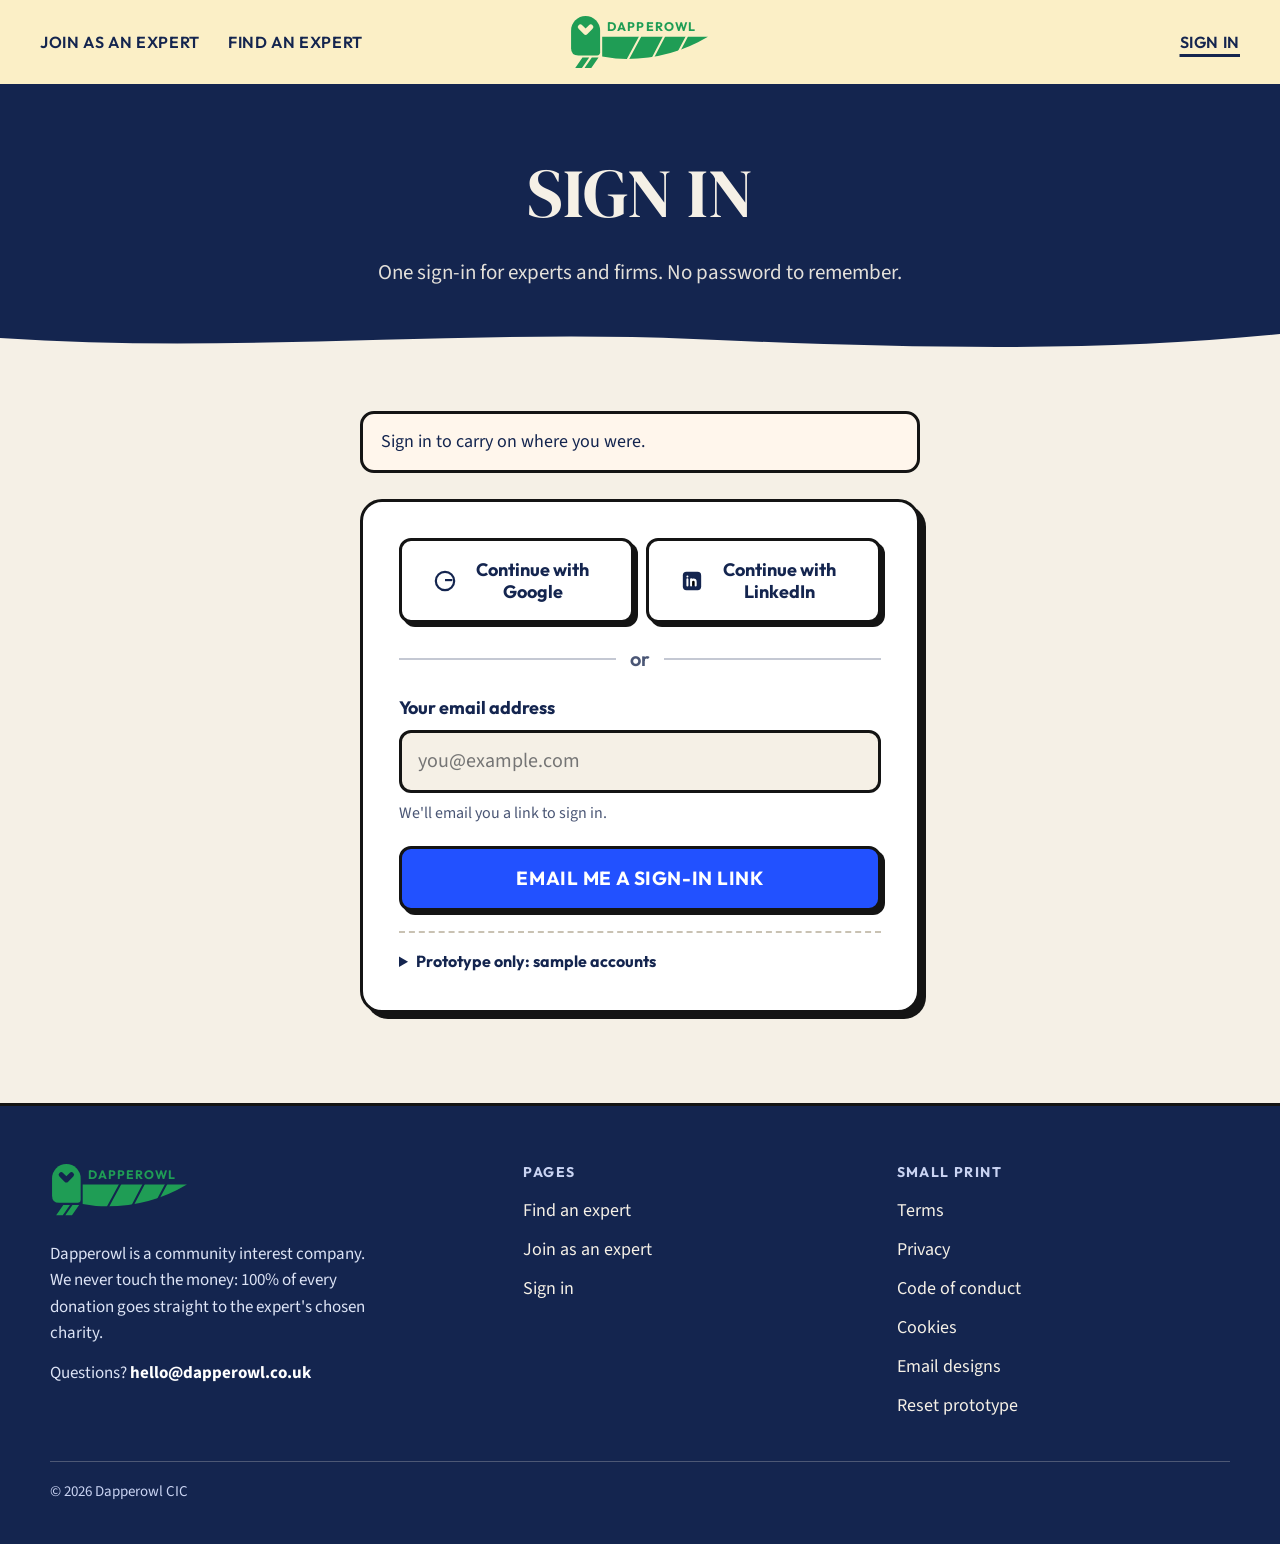
==== call.html @ 8bd387ac "Stage 4: time suggestions both ways, video call page with attendance, charity donation page, receipt" ====
<!doctype html>
<html lang="en"><head><meta charset="utf-8"><meta name="viewport" content="width=device-width, initial-scale=1, viewport-fit=cover">
<meta property="og:title" content="Dapperowl: Specialise for charity">
<meta property="og:description" content="Experts share their knowledge; firms donate 100% to the expert’s chosen charity.">
<meta property="og:url" content="https://luke-w-l-m.github.io/dapperowl-prototype/call.html">
<meta property="og:type" content="website">
<meta property="og:image" content="https://luke-w-l-m.github.io/dapperowl-prototype/og-image.png?v=2">
<meta property="og:image:width" content="1200">
<meta property="og:image:height" content="627">
<meta property="og:image:alt" content="Specialise for charity: three people talking over coffee at a round table">
<meta name="twitter:card" content="summary_large_image">
<meta name="twitter:title" content="Dapperowl: Specialise for charity">
<meta name="twitter:description" content="Experts share their knowledge; firms donate 100% to the expert’s chosen charity.">
<meta name="twitter:image" content="https://luke-w-l-m.github.io/dapperowl-prototype/og-image.png?v=2">
<meta name="twitter:image:alt" content="Specialise for charity: three people talking over coffee at a round table">
<title>Video call · Dapperowl</title>
<link rel="stylesheet" href="https://fonts.googleapis.com/css2?family=DM+Serif+Display&family=Outfit:wght@600;700&family=Source+Sans+3:wght@400;600;700&display=swap">
<link rel="stylesheet" href="styles.css">
<style>
/* Dapperowl video call (2 Nov, prototype): both names, the topic, a running timer, mic and camera toggles, Leave. Records when each side joins and leaves. */
.call{background:var(--navy);color:var(--paper);min-height:calc(100svh - 86px);display:flex;flex-direction:column;padding-block:28px 32px;box-sizing:border-box}
.hero.call + .pwave{display:none}
.call .inner{width:100%;max-width:1180px;margin-inline:auto;flex:1;display:flex;flex-direction:column;gap:20px}
.callhead{display:flex;justify-content:space-between;align-items:flex-end;gap:16px;flex-wrap:wrap;text-align:left}
.callhead h1.lbl{margin:0;font-family:var(--head);font-weight:400;font-size:clamp(26px,3vw,38px);line-height:1.15;text-transform:uppercase;color:var(--paper);text-align:left}
.callhead .eyebrow{color:#C9D3F2}
.timer{font-family:var(--ui);font-weight:700;font-size:28px;font-variant-numeric:tabular-nums;border:3px solid #F5F0E6;border-radius:12px;padding:6px 16px;display:inline-flex;gap:10px;align-items:center}
.timer i{width:12px;height:12px;border-radius:50%;background:#E5484D}
.call .inner > *{width:100%;box-sizing:border-box}
.tiles{flex:1;display:grid;grid-template-columns:repeat(2,minmax(0,1fr));gap:20px;min-height:360px}
.tile{position:relative;border:3px solid var(--ink);border-radius:20px;overflow:hidden;background:#0D1A3A;display:grid;place-items:center;box-shadow:6px 6px 0 #0A1430}
.tile.cam{background:radial-gradient(circle at 50% 40%,#3B5BA9,#14254F 70%)}
.tile .av{width:120px;height:120px;border-radius:50%;background:#F5F0E6;color:#14254F;display:grid;place-items:center;font:700 40px var(--ui);border:3px solid var(--ink)}
.tile.cam .av{width:150px;height:150px;background:#1F9D55;color:#14254F}
.tile .tag{position:absolute;left:14px;bottom:14px;right:14px;display:flex;justify-content:space-between;gap:10px;flex-wrap:wrap;align-items:center}
.tile .tag b{font-family:var(--ui);font-size:17px;background:rgba(10,20,48,.75);padding:4px 10px;border-radius:8px}
.tile .tag span{font-size:15px;background:rgba(10,20,48,.75);padding:4px 10px;border-radius:8px}
.tile .muted{position:absolute;top:14px;right:14px;background:#9B1236;border-radius:50%;width:36px;height:36px;display:grid;place-items:center}
.tile .muted svg{width:20px;height:20px}
.tile.wait{border-style:dashed;border-color:#C9D3F2}
.tile.wait .av{opacity:.35}
.letjoin{all:unset;cursor:pointer;position:absolute;top:14px;left:14px;font-family:var(--ui);font-weight:700;font-size:14px;color:#F5F0E6;border:2px dashed #C9D3F2;border-radius:10px;padding:6px 10px}
.letjoin:focus-visible{outline:3px solid #F5F0E6;outline-offset:2px}
.controls{display:flex;justify-content:center;gap:16px;flex-wrap:wrap}
.ctl{all:unset;box-sizing:border-box;cursor:pointer;width:64px;height:64px;border-radius:50%;border:3px solid var(--ink);background:#F5F0E6;display:grid;place-items:center;box-shadow:4px 4px 0 #0A1430}
.ctl svg{width:28px;height:28px}
.ctl[aria-pressed="false"]{background:#9B1236}
.ctl[aria-pressed="false"] svg *{stroke:#fff;fill:none}
.ctl:focus-visible,.leave:focus-visible{outline:3px solid #F5F0E6;outline-offset:3px}
.leave{all:unset;box-sizing:border-box;cursor:pointer;height:64px;padding:0 28px;border-radius:999px;border:3px solid var(--ink);background:#E5484D;color:#fff;font:700 18px var(--ui);letter-spacing:.04em;text-transform:uppercase;box-shadow:4px 4px 0 #0A1430}
.ctl-lab{display:flex;flex-direction:column;align-items:center;gap:6px;font-family:var(--ui);font-size:13px;font-weight:700;color:#C9D3F2}
.note-p{margin:0;text-align:center;color:#C9D3F2;font-size:15px}
.left{max-width:640px;margin:40px auto;background:#fff;color:var(--navy);border:3px solid var(--ink);border-radius:20px;box-shadow:8px 8px 0 var(--ink);padding:32px;display:flex;flex-direction:column;gap:14px;text-align:center;align-items:center}
.left h2{margin:0;font-family:var(--head);font-weight:400;font-size:34px;text-transform:uppercase}
@media (max-width:700px){.tiles{grid-template-columns:1fr;min-height:0}.tile{min-height:250px;place-items:start center;padding-top:28px}.tile .av,.tile.cam .av{width:84px;height:84px;font-size:28px}.tile.wait{padding-top:60px}.timer{font-size:22px}}
</style>
</head><body>
<header id="site-head"></header>
<section class="hero call gut" aria-label="Video call"><div class="inner" id="room"></div></section>
<footer id="site-foot"></footer>
<script src="store.js"></script>
<script src="site.js"></script>
<script>
(function(){
const $=id=>document.getElementById(id), esc=t=>String(t==null?'':t).replace(/[&<>"]/g,c=>({'&':'&amp;','<':'&lt;','>':'&gt;','"':'&quot;'}[c]));
const me=DS.me(), id=new URLSearchParams(location.search).get('r');
if(!me){ location.replace('signin.html?next='+encodeURIComponent('call.html?r='+id)); return; }
const r0=DS.get().requests.find(x=>x.id===id);
const mine=r0&&((me.role==='expert'&&r0.expertId===me.ref)||(me.role==='firm'&&r0.firmId===me.ref));
const back=me.role==='expert'?'expert-dashboard.html#request-'+id:'firm-dashboard.html#request-'+id;
if(!mine||!r0.meeting){ $('room').innerHTML='<div class="left"><h2>Call not found</h2><p style="margin:0">This call isn\'t one of yours, or the meeting hasn\'t been booked yet.</p><a class="btn" href="'+DS.home(me)+'">Back to my dashboard</a></div>'; return; }
const side=me.role, other=side==='expert'?'firm':'expert';
const x=DS.expert(r0.expertId), f=DS.firm(r0.firmId);
const names={expert:x.n,firm:r0.pledge.name+', '+f.name};
const ini=n=>n.replace(/^The Hon\. /,'').split(/[\s,]+/).filter(Boolean).slice(0,2).map(w=>w[0]).join('').toUpperCase();
// joining records attendance for this side (first join only)
DS.update(s=>{ const m=s.requests.find(y=>y.id===id).meeting; m.join=m.join||{}; if(!m.join[side]) m.join[side]=new Date().toISOString(); });
const start=Date.now(); let mic=true, cam=true;
const MIC='<svg viewBox="0 0 24 24"><rect x="9" y="3" width="6" height="11" rx="3" fill="#14254F" stroke="#14254F" stroke-width="2"/><path d="M5 11a7 7 0 0 0 14 0M12 18v3" fill="none" stroke="#14254F" stroke-width="2.2" stroke-linecap="round"/></svg>';
const CAM='<svg viewBox="0 0 24 24"><rect x="2" y="6" width="14" height="12" rx="2" fill="#14254F" stroke="#14254F" stroke-width="2"/><path d="M16 10l6-3v10l-6-3z" fill="#14254F" stroke="#14254F" stroke-width="2" stroke-linejoin="round"/></svg>';
const MUTE='<svg viewBox="0 0 24 24"><path d="M4 4l16 16M9 9v2a3 3 0 0 0 5 2M15 10V6a3 3 0 0 0-6 0" fill="none" stroke="#fff" stroke-width="2.2" stroke-linecap="round"/></svg>';
function tile(who){ const m=DS.get().requests.find(y=>y.id===id).meeting, joined=m.join&&m.join[who], isMe=who===side, here=isMe||(joined&&!(m.left&&m.left[who]&&new Date(m.left[who])>new Date(joined)));
  const camOn=isMe?cam:here;
  return '<div class="tile'+(camOn&&here?' cam':'')+(here?'':' wait')+'"><div class="av" aria-hidden="true">'+esc(ini(names[who]))+'</div>'+
    (isMe&&!mic?'<span class="muted" title="Microphone off">'+MUTE+'</span>':'')+
    (!here&&!isMe?'<button type="button" class="letjoin" id="letjoin">Prototype: let them join</button>':'')+
    '<div class="tag"><b>'+esc(names[who])+(isMe?' (you)':'')+'</b><span>'+(here?(joined?'Joined '+esc(new Date(joined).toLocaleTimeString('en-GB',{hour:'2-digit',minute:'2-digit'})):'Joined'):'Waiting to join…')+'</span></div></div>'; }
function draw(){
  $('room').innerHTML='<div class="callhead"><div><span class="eyebrow">Dapperowl call · '+esc(DS.when(r0.meeting.at))+'</span><h1 class="lbl">'+esc(r0.topic)+'</h1></div><span class="timer" role="timer" aria-label="Time in call"><i aria-hidden="true"></i><span id="t">00:00</span></span></div>'+
    '<div class="tiles">'+tile(side)+tile(other)+'</div>'+
    '<div class="controls"><span class="ctl-lab"><button type="button" class="ctl" id="mic" aria-pressed="'+mic+'" aria-label="Microphone">'+MIC+'</button>'+(mic?'Mic on':'Mic off')+'</span>'+
    '<span class="ctl-lab"><button type="button" class="ctl" id="cam" aria-pressed="'+cam+'" aria-label="Camera">'+CAM+'</button>'+(cam?'Camera on':'Camera off')+'</span>'+
    '<span class="ctl-lab"><button type="button" class="leave" id="leave">Leave</button>&nbsp;</span></div>'+
    '<p class="note-p">Prototype only: no real audio or video. We record when each of you joins, for attendance.</p>';
  $('mic').onclick=()=>{ mic=!mic; draw(); $('mic').focus(); };
  $('cam').onclick=()=>{ cam=!cam; draw(); $('cam').focus(); };
  const lj=$('letjoin'); if(lj) lj.onclick=()=>{ DS.update(s=>{ const m=s.requests.find(y=>y.id===id).meeting; m.join[other]=new Date().toISOString(); }); draw(); };
  $('leave').onclick=leave; tickT();
}
function tickT(){ const t=$('t'); if(!t) return; const sec=Math.floor((Date.now()-start)/1000); t.textContent=String(Math.floor(sec/60)).padStart(2,'0')+':'+String(sec%60).padStart(2,'0'); }
setInterval(tickT,1000);
addEventListener('dapper-change',draw);
function leave(){
  DS.update(s=>{ const m=s.requests.find(y=>y.id===id).meeting; m.left=m.left||{}; m.left[side]=new Date().toISOString(); });
  if(side==='expert') DS.alertFirm(r0.firmId,'meeting',x.n.replace(/^The Hon\. /,'')+' left the call for "'+r0.topic+'"','firm-dashboard.html#request-'+id);
  $('room').innerHTML='<div class="left"><h2>You\'ve left the call</h2><p style="margin:0">'+(side==='expert'?'When the conversation is finished, mark it as done, then press Send to release the donation to '+esc(r0.pledge.charity)+'.':'Thank you. When '+esc(x.n)+' presses Send, you\'ll be asked to donate '+'£'+Number(r0.amount).toLocaleString('en-GB')+' to '+esc(r0.pledge.charity)+'.')+'</p><div class="acts" style="justify-content:center"><a class="btn" href="'+back+'">Back to the request</a><a class="btn ghost sm" href="call.html?r='+id+'">Rejoin</a></div></div>';
}
draw();
})();
</script>
</body></html>
---- styles.css ----
/* Dapperowl prototype: shared tokens and components. Bold black-figure style: thick black outlines, hard shadows, cream paper, navy text, cobalt accent, green for donations. */
:root{
  --paper:#F5F0E6; --ink:#141414; --navy:#14254F; --cobalt:#2251FF; --green:#1F9D55; --white:#ffffff; --muted:#4A5675; --soft:#E9E2D3; --burgundy:#7A1F2B; --amber:#E0A21B; --sun:#F6C344;
  --head:'DM Serif Display', Georgia, serif; --body:'Source Sans 3', Arial, sans-serif; --ui:'Outfit', Arial, sans-serif;
  color-scheme: light;
}
*{box-sizing:border-box}
[hidden]{display:none!important}
html{-webkit-text-size-adjust:100%}
body{margin:0;background:var(--paper);color:var(--navy);font-family:var(--body);font-size:20px;line-height:1.55}
body::before{content:"";position:fixed;inset:0 0 auto;height:env(safe-area-inset-top,0px);z-index:10;background:#FBEFC6}
img{max-width:100%}
.gut{padding-left:max(40px,env(safe-area-inset-left,0px));padding-right:max(40px,env(safe-area-inset-right,0px))}
.inner{max-width:1180px;margin:0 auto}
a:focus-visible,button:focus-visible,input:focus-visible,textarea:focus-visible,select:focus-visible,label.chip:focus-within,summary:focus-visible{outline:3px solid var(--cobalt);outline-offset:3px}

/* top bar */
.top{position:sticky;top:env(safe-area-inset-top,0px);z-index:5;background:#FBEFC6;display:grid;grid-template-columns:1fr auto 1fr;align-items:center;gap:20px;padding-block:14px}
.top nav{display:flex;gap:28px;flex-wrap:wrap}
.top nav.r{justify-content:flex-end}
.top nav a{color:#14254F;text-decoration:none;font-family:var(--ui);font-weight:600;font-size:16px;letter-spacing:.04em;text-transform:uppercase}
.top nav a:hover{color:#1F9D55}
.top nav a.here{text-decoration:underline;text-decoration-thickness:3px;text-underline-offset:6px}
.logo{display:block;height:56px;width:auto}

/* footer */
.foot{background:var(--navy);color:var(--paper);padding-block:56px 40px;border-top:3px solid var(--ink)}
.foot .inner{display:grid;grid-template-columns:minmax(0,1.3fr) repeat(2,minmax(0,1fr));gap:40px}
.foot .mark{width:140px;height:auto}
.foot p{margin:14px 0 0;font-size:17px;max-width:42ch;color:#DCE3F5}
.foot h4{margin:0 0 12px;font-family:var(--ui);font-size:14px;letter-spacing:.1em;text-transform:uppercase;color:#C9D3F2}
.foot ul{list-style:none;margin:0;padding:0;display:flex;flex-direction:column;gap:8px}
.foot a{color:var(--paper);text-decoration:none;font-size:18px}
.foot a:hover{text-decoration:underline}
.foot .base{grid-column:1/-1;border-top:1px solid rgba(245,240,230,.25);padding-top:18px;font-size:15px;color:#C9D3F2;display:flex;justify-content:space-between;gap:16px;flex-wrap:wrap}
.proto{position:fixed;right:max(14px,env(safe-area-inset-right,0px));bottom:calc(14px + env(safe-area-inset-bottom,0px));z-index:20;font-family:var(--ui);font-size:13px;font-weight:600;background:var(--ink);color:var(--white);border-radius:8px;padding:6px 12px;opacity:.85}

/* type */
h1.page{margin:0;font-family:var(--head);font-weight:400;font-size:clamp(38px,4.6vw,66px);line-height:1;text-transform:uppercase;text-wrap:balance}
h2.sec{margin:0;font-family:var(--head);font-weight:400;font-size:clamp(30px,3.4vw,48px);line-height:1.05;text-transform:uppercase;text-wrap:balance}
.lead{margin:0;color:var(--muted);max-width:60ch;font-size:21px}
.eyebrow{font-family:var(--ui);font-weight:700;font-size:14px;letter-spacing:.1em;text-transform:uppercase;color:var(--muted)}

/* buttons */
.btn{display:inline-flex;align-items:center;justify-content:center;gap:10px;font-family:var(--ui);font-weight:700;font-size:19px;letter-spacing:.03em;text-transform:uppercase;padding:18px 32px;border-radius:12px;border:3px solid var(--ink);cursor:pointer;box-shadow:4px 4px 0 var(--ink);background:var(--cobalt);color:var(--white);text-decoration:none;line-height:1.2;text-align:center}
.btn:active{transform:translate(2px,2px);box-shadow:2px 2px 0 var(--ink)}
.btn.ghost{background:var(--white);color:var(--navy)}
.btn.green{background:var(--green)}
.btn.sm{font-size:16px;padding:11px 18px;box-shadow:3px 3px 0 var(--ink)}
.btn[disabled]{opacity:.4;cursor:default}
.link{color:var(--cobalt);font-weight:700}

/* cards */
.card{background:var(--white);border:3px solid var(--ink);border-radius:22px;box-shadow:6px 6px 0 var(--ink);padding:36px;min-width:0}
.box{border:3px solid var(--ink);border-radius:16px;padding:20px 22px;background:var(--paper);min-width:0}

/* forms */
.f{display:flex;flex-direction:column;gap:8px;min-width:0}
.f label,.lab{font-family:var(--ui);font-weight:700;font-size:18px}
.opt{font-family:var(--body);font-weight:400;color:var(--muted);font-size:16px}
.f small,.hint{color:var(--muted);font-size:16px}
input[type=text],input[type=email],input[type=url],input[type=tel],input[type=number],input[type=search],input[type=date],input[type=time],textarea,select{font:inherit;font-size:20px;color:var(--navy);background:var(--paper);border:3px solid var(--ink);border-radius:12px;padding:13px 16px;width:100%}
textarea{min-height:150px;resize:vertical;line-height:1.5}
.row{display:grid;grid-template-columns:repeat(2,minmax(0,1fr));gap:20px}
.row3{display:grid;grid-template-columns:repeat(3,minmax(0,1fr));gap:16px}
.chips{display:flex;flex-wrap:wrap;gap:10px}
label.chip,button.chip{cursor:pointer;display:inline-flex;align-items:center;gap:8px;border:3px solid var(--ink);border-radius:999px;padding:8px 16px;font-family:var(--ui);font-weight:600;font-size:16px;background:var(--white);color:var(--navy)}
label.chip input{position:absolute;opacity:0;width:1px;height:1px}
label.chip:has(input:checked),button.chip[aria-pressed="true"]{background:var(--ink);color:var(--white)}
.tick{display:flex;gap:14px;align-items:flex-start;font-size:19px;cursor:pointer;border:3px solid var(--ink);border-radius:14px;padding:14px 18px;background:var(--white)}
.tick input,.radio input{width:24px;height:24px;accent-color:var(--cobalt);flex:none;margin-top:3px}
.radio{display:flex;gap:12px;align-items:flex-start;font-size:19px;cursor:pointer}
.note{background:var(--paper);border-left:6px solid var(--navy);border-radius:0 12px 12px 0;padding:14px 18px;font-size:18px}
.note p{margin:0 0 6px}.note p:last-child{margin:0}

/* tabs */
.tabs{display:flex;gap:8px;flex-wrap:wrap;border-bottom:3px solid var(--ink);padding-bottom:0}
.tabs button{font-family:var(--ui);font-weight:700;font-size:17px;border:3px solid var(--ink);border-bottom:none;border-radius:14px 14px 0 0;padding:12px 20px;background:var(--soft);color:var(--navy);cursor:pointer;margin-bottom:-3px;display:inline-flex;gap:8px;align-items:center}
.tabs button[aria-selected="true"]{background:var(--white);padding-bottom:15px}
.badge{display:inline-grid;place-items:center;min-width:24px;height:24px;border-radius:999px;background:var(--cobalt);color:var(--white);font-size:14px;padding:0 6px}
.panel{background:var(--white);border:3px solid var(--ink);border-top:none;border-radius:0 0 22px 22px;padding:32px;display:flex;flex-direction:column;gap:22px;box-shadow:6px 6px 0 var(--ink)}

/* status pills */
.pill{display:inline-flex;align-items:center;gap:6px;font-family:var(--ui);font-weight:700;font-size:14px;letter-spacing:.04em;text-transform:uppercase;border:2px solid var(--ink);border-radius:999px;padding:4px 12px;background:var(--white);white-space:nowrap}
.pill.wait{background:#FCEFC7}.pill.ok{background:#D6F1E1}.pill.no{background:#F6D9DC}.pill.go{background:#DCE5FF}

/* small static tracker for dashboards */
.trk{display:grid;grid-template-columns:repeat(4,minmax(0,1fr));position:relative;gap:8px}
.trk .ln{position:absolute;top:19px;height:8px;border:2px solid var(--ink);border-radius:8px;background:var(--white);overflow:hidden}
.trk .ln i{display:block;height:100%;background:var(--green)}
.trk .st{position:relative;z-index:1;display:flex;flex-direction:column;align-items:center;text-align:center;gap:6px;font-family:var(--ui);font-weight:600;font-size:15px;color:var(--muted)}
.trk .st b{width:46px;height:46px;border-radius:50%;border:3px solid var(--ink);background:var(--white);display:grid;place-items:center;color:var(--ink);font-size:18px}
.trk .st.on{color:var(--navy)}
.trk .st.on b{background:var(--green);color:var(--white)}

/* list rows */
.item{border:3px solid var(--ink);border-radius:18px;padding:22px 24px;display:flex;flex-direction:column;gap:14px;background:var(--paper)}
.item-h{display:flex;justify-content:space-between;align-items:flex-start;gap:16px;flex-wrap:wrap}
.item-h b{font-family:var(--ui);font-size:21px;display:block}
.item .meta{color:var(--muted);font-size:17px}
.acts{display:flex;gap:12px;flex-wrap:wrap}
.dl{display:grid;grid-template-columns:max-content minmax(0,1fr);gap:6px 18px;margin:0;font-size:18px}
.dl dt{font-family:var(--ui);font-weight:700}
.dl dd{margin:0}

@media (max-width:900px){
  /* phones: logo on top, then Join, Find and Sign in in one centred row */
  .top{display:flex;flex-wrap:wrap;justify-content:center;align-items:center;column-gap:16px;row-gap:10px}
  .top > a{flex:0 0 100%;display:flex;justify-content:center;order:-1}
  .top nav,.top nav.r{flex-wrap:nowrap;justify-content:center;gap:16px}
  .top nav a{font-size:15px}
  .gut{padding-left:max(16px,env(safe-area-inset-left,0px));padding-right:max(16px,env(safe-area-inset-right,0px))}
  .foot .inner{grid-template-columns:1fr}
  .row,.row3{grid-template-columns:1fr}
  .card,.panel{padding:22px}
  .dl{grid-template-columns:1fr}
}
@media (prefers-reduced-motion:reduce){*{transition:none!important}}

/* Donation tracker: original website style (chosen 25 Oct). White card, grey line, stops turn green with a tick; one sentence below fades between stages. Stages are clickable. */
.ot{padding:36px;border:3px solid var(--ink);border-radius:16px;background:var(--white);color:#000}
.ot-stops{display:grid;grid-template-columns:repeat(4,1fr);margin:8px 0 26px;padding:0;list-style:none}
.ot-stop{position:relative;text-align:center}
.ot-stop+.ot-stop::before{content:"";position:absolute;top:30px;right:50%;width:100%;height:6px;background:#cfcfcf;transition:background .4s ease}
.ot-stop.on+.ot-stop.on::before{background:#18743a}
.ot-btn{all:unset;box-sizing:border-box;width:100%;cursor:pointer;display:flex;flex-direction:column;align-items:center;gap:12px;font-family:var(--ui);font-weight:600;font-size:19px;color:#000;padding:0 4px;border-radius:12px}
.ot-btn:focus-visible{outline:3px solid var(--cobalt);outline-offset:4px}
.ot-btn:hover .ot-dot{border-color:#18743a}
.ot-dot{position:relative;z-index:1;display:grid;place-items:center;width:66px;height:66px;border:4px solid #8a8a8a;border-radius:50%;background:var(--white);color:transparent;transition:background .4s,border-color .4s,color .4s}
.ot-dot svg{width:32px;height:32px}
.ot-stop.on .ot-dot{border-color:#18743a;background:#18743a;color:var(--white)}
.ot-stop.cur .ot-btn{text-decoration:underline;text-decoration-thickness:3px;text-underline-offset:6px}
.ot-status{min-height:3.2em;margin:0;font-size:21px;color:#000;transition:opacity .5s ease;max-width:52ch}
.ot-status.out{opacity:0}
.ot-hint{margin:6px 0 0;font-size:15px;color:var(--muted);font-family:var(--ui);font-weight:600}
.ot.static{padding:22px 18px}
.ot.static .ot-stops{margin:4px 0 0}
.ot.static .ot-dot{width:48px;height:48px;border-width:3px}
.ot.static .ot-dot svg{width:24px;height:24px}
.ot.static .ot-stop+.ot-stop::before{top:21px;height:5px}
.ot.static .ot-btn{font-size:15px;gap:8px;cursor:default}
@media (max-width:640px){
  .ot{padding:22px}
  .ot-stops{grid-template-columns:1fr;gap:0;margin-bottom:20px}
  .ot-stop{text-align:left;padding:6px 0}
  .ot-btn{flex-direction:row;gap:16px}
  .ot-dot{flex:none;width:54px;height:54px}
  .ot-stop+.ot-stop::before{top:auto;bottom:50%;left:24px;right:auto;width:6px;height:100%}
  .ot.static .ot-dot{width:44px;height:44px}
  .ot.static .ot-stop+.ot-stop::before{left:19px;width:5px;top:auto;height:100%}
}
@media (prefers-reduced-motion:reduce){.ot-dot,.ot-stop+.ot-stop::before,.ot-status{transition:none}}

/* Homepage style carried to every page (25 Oct): coloured header band with a wavy edge, chunky label headings, gentle reveals, chunky hover on buttons and cards. */
.phead{background:var(--pb);color:var(--pt);padding-block:64px 40px}
.phead .inner{display:flex;flex-direction:column;gap:18px}
.phead .lead,.phead .eyebrow,.phead p{color:var(--pt);opacity:.92}
.phead .link{color:var(--pt)}
.phead > .inner > *{margin:0}
.pwave{display:block;width:100%;height:28px;margin-top:-1px} /* half height (30 Oct) */
h1.lbl{font-family:var(--head);font-weight:400;font-size:clamp(40px,5.4vw,80px);line-height:1.3;text-transform:uppercase;color:var(--navy);margin:0}
/* Headlines sit straight on the background, no label boxes (30 Oct). span.l is still added by site.js, unstyled. */
h1.lbl > span.l,h2.sec > span.l{background:none;border:0;border-radius:0;padding:0;box-shadow:none}
h2.sec{line-height:1.3}
.btn{transition:transform .2s ease, box-shadow .2s ease}
.btn:hover{transform:translate(-2px,-2px);box-shadow:6px 6px 0 var(--ink)}
.item,.ec,.three .card,.steps li{transition:transform .3s ease, box-shadow .3s ease}
.item:hover,.three .card:hover,.steps li:hover{transform:translateY(-3px)}
.rv{transition:transform .8s ease, opacity .8s ease}
.js .rv:not(.in){transform:translateY(22px);opacity:.35}
@media (prefers-reduced-motion:reduce){.js .rv:not(.in){transform:none;opacity:1}.btn:hover,.item:hover{transform:none}}
.hero h1.lbl{color:var(--paper)}
.phead .saved{color:var(--navy)}

/* Band headlines: centred in every band. Colour by background (30 Oct): navy on cream, white and sun yellow; cream on cobalt, navy and burgundy. */
.phead h1.lbl{color:var(--pt)}
h1.lbl{text-align:center}
.phead .inner{align-items:center;text-align:center}
.phead .inner > div{display:flex;flex-direction:column;align-items:center;text-align:center;gap:14px}
.phead .hello,.phead .intro{justify-content:center}
.phead .acts{justify-content:center}
section.hero .inner{align-items:center!important;text-align:center}
.hero .inner p{margin-inline:auto}

/* Full-width colour bands with wavy top and bottom edges, used inside pages (26 Oct) */
html{overflow-x:clip}
.bleed{position:relative;margin-inline:calc(50% - 50vw);padding:72px max(24px,calc(50vw - 50% + 24px));background:var(--bb);margin-block:56px}
.bleed::before,.bleed::after{content:"";position:absolute;left:0;right:0;height:20px;background:var(--bb);-webkit-mask-size:100% 100%;mask-size:100% 100%;-webkit-mask-repeat:no-repeat;mask-repeat:no-repeat}
.bleed::before{top:-19px;-webkit-mask-image:url("data:image/svg+xml,%3Csvg xmlns='http://www.w3.org/2000/svg' viewBox='0 0 1440 40' preserveAspectRatio='none'%3E%3Cpath d='M0 40 L0 20 C240 40 480 0 720 16 S1200 36 1440 8 L1440 40 Z'/%3E%3C/svg%3E");mask-image:url("data:image/svg+xml,%3Csvg xmlns='http://www.w3.org/2000/svg' viewBox='0 0 1440 40' preserveAspectRatio='none'%3E%3Cpath d='M0 40 L0 20 C240 40 480 0 720 16 S1200 36 1440 8 L1440 40 Z'/%3E%3C/svg%3E")}
.bleed::after{bottom:-19px;-webkit-mask-image:url("data:image/svg+xml,%3Csvg xmlns='http://www.w3.org/2000/svg' viewBox='0 0 1440 40' preserveAspectRatio='none'%3E%3Cpath d='M0 0 L0 22 C300 0 560 40 820 18 S1260 2 1440 28 L1440 0 Z'/%3E%3C/svg%3E");mask-image:url("data:image/svg+xml,%3Csvg xmlns='http://www.w3.org/2000/svg' viewBox='0 0 1440 40' preserveAspectRatio='none'%3E%3Cpath d='M0 0 L0 22 C300 0 560 40 820 18 S1260 2 1440 28 L1440 0 Z'/%3E%3C/svg%3E")}
.bleed .sec{color:var(--navy)}
h2.sec{color:var(--navy)!important}
.bleed h2.sec{color:inherit!important}
main:has(> .bleed:last-child){padding-bottom:0}
main > .bleed:last-child{margin-bottom:0}
main > .bleed:last-child::after{display:none}
@media (max-width:900px){.bleed{padding-block:52px}}

/* Neighbouring colour bands join directly, with no cream gap (26 Oct) */
.bleed:has(+ .bleed){margin-bottom:0;z-index:2}
.bleed + .bleed{margin-top:-56px;z-index:1}
.bleed + .bleed::before{display:none}
.bleed:has(+ .bleed)::after{z-index:3}
.bleed + .bleed{padding-top:96px}

/* Thin burgundy strip with wavy top and bottom, for one-line facts (26 Oct) */
.tstrip{position:relative;margin-inline:calc(50% - 50vw);background:var(--burgundy);color:var(--paper);padding:14px max(24px,calc(50vw - 50% + 24px));margin-bottom:0}
.tstrip::before,.tstrip::after{content:"";position:absolute;left:0;right:0;height:11px;background:var(--burgundy);-webkit-mask-size:100% 100%;mask-size:100% 100%;-webkit-mask-repeat:no-repeat;mask-repeat:no-repeat}
.tstrip::before{top:-10px;-webkit-mask-image:url("data:image/svg+xml,%3Csvg xmlns='http://www.w3.org/2000/svg' viewBox='0 0 1440 22' preserveAspectRatio='none'%3E%3Cpath d='M0 22 L0 11 C240 24 480 0 720 9 S1200 20 1440 4 L1440 22 Z'/%3E%3C/svg%3E");mask-image:url("data:image/svg+xml,%3Csvg xmlns='http://www.w3.org/2000/svg' viewBox='0 0 1440 22' preserveAspectRatio='none'%3E%3Cpath d='M0 22 L0 11 C240 24 480 0 720 9 S1200 20 1440 4 L1440 22 Z'/%3E%3C/svg%3E")}
.tstrip::after{bottom:-10px;z-index:2;-webkit-mask-image:url("data:image/svg+xml,%3Csvg xmlns='http://www.w3.org/2000/svg' viewBox='0 0 1440 22' preserveAspectRatio='none'%3E%3Cpath d='M0 0 L0 12 C300 0 560 22 820 9 S1260 0 1440 15 L1440 0 Z'/%3E%3C/svg%3E");mask-image:url("data:image/svg+xml,%3Csvg xmlns='http://www.w3.org/2000/svg' viewBox='0 0 1440 22' preserveAspectRatio='none'%3E%3Cpath d='M0 0 L0 12 C300 0 560 22 820 9 S1260 0 1440 15 L1440 0 Z'/%3E%3C/svg%3E")}
.tstrip ul{list-style:none;margin:0;padding:0;display:flex;flex-wrap:wrap;justify-content:center;align-items:center;gap:6px 22px;font-family:var(--ui);font-weight:600;font-size:clamp(15px,1.25vw,18px);text-align:center}
@media (min-width:1100px){.tstrip ul{flex-wrap:nowrap;white-space:nowrap}}
.tstrip li{display:flex;align-items:center;gap:22px}
.tstrip li:first-child{color:var(--sun)}
.tstrip li+li::before{content:"";width:7px;height:7px;border-radius:50%;background:var(--sun);display:inline-block;margin-right:0}
.tstrip{margin-bottom:-56px}
.tstrip + .bleed{margin-top:0}
.tstrip + .bleed::before{display:none}
.tstrip + .bleed{padding-top:84px}
.tstrip{margin-top:-56px;margin-bottom:22px}
.tstrip.mid{margin-top:0}

.isdone{background:#D6F1E1!important;color:var(--navy)!important}

/* ===== Shared (30 Oct): moved from the homepage so the Join page can use it ===== */
/* 2 How it works (30 Oct): centred heading, three columns, each box then its text; plays once on arrival */
.hiw{display:flex;flex-direction:column;align-items:center;gap:40px}
/* intro between the heading and the three steps (1 Nov): centred and balanced; ~72 characters a line so the 213-character text sits on 3 lines (60 would need 4) */
.hiw-intro{margin:-16px 0 4px;max-width:74ch;text-align:center;text-wrap:balance;font-family:var(--body);font-size:23px;line-height:1.55;color:var(--navy)}
.hiw-ready .hiw-intro .w{opacity:0;transition:opacity .35s ease}
.hiw > h2.hd{text-align:center}
.hiw-cols{list-style:none;margin:0;padding:0;width:100%;display:grid;grid-template-columns:repeat(3,minmax(0,1fr));column-gap:72px;align-items:start}
.hiw-col{display:flex;flex-direction:column;gap:26px;min-width:0}
.hiw-box{display:flex;align-items:center;gap:18px;background:#fff;border:3px solid var(--ink);border-radius:20px;box-shadow:6px 6px 0 var(--ink);padding:16px 20px}
.hiw-box .wi{width:56px;height:56px;flex:none;border-radius:50%;background:var(--sun);border:3px solid var(--ink);display:grid;place-items:center}
.hiw-box .wi svg{width:33px;height:33px}
.hiw-box b{font-family:var(--ui);font-size:24px;line-height:1.2;color:var(--navy)}
.hiw-text{position:relative;margin:0;font-family:var(--body);font-size:21px;line-height:1.6;color:var(--navy)}
/* divider: centred in the gap to the left, only as tall as this column's text */
.hiw-line{position:absolute;top:0;height:var(--hiw-h,100%);left:-37px;width:2px;background:var(--navy)} /* --hiw-h: tallest step text in the row, set by site.js, so both dividers match */
.hiw-sep{display:none}
/* sequence states (only when motion is allowed; the script adds .hiw-ready) */
.hiw-ready .hiw-box{opacity:0;transform:translateY(14px);transition:opacity .4s ease,transform .4s ease}
.hiw-ready .hiw-text .w,.hiw-ready .hiw-line,.hiw-ready .hiw-sep{opacity:0;transition:opacity .35s ease}
.hiw-ready .on{opacity:1!important;transform:none!important}
@media (max-width:900px){
  .hiw{gap:30px}
  .hiw-intro{font-size:20px;margin:-8px 0 0}
  .hiw-cols{grid-template-columns:1fr;row-gap:28px}
  .hiw-line{display:none}
  .hiw-sep{display:block;width:64px;height:2px;background:var(--navy);margin:0 auto 6px}
}


/* How it works on a navy band (Join page): light text and dividers */
.navy .hiw > .hd,.navy .hiw-text{color:var(--paper)}
.navy .hiw-line,.navy .hiw-sep{background:var(--paper)}

/* Owl divider between neighbouring apricot sections (30 Oct): zero height, so layout and snapping are unchanged */
.owl-div{position:relative;height:0;z-index:4;pointer-events:none}
.owl-div > span{position:absolute;left:50%;top:0;width:40%;transform:translate(-50%,-50%);display:flex;align-items:center;gap:14px}
.owl-div > span::before,.owl-div > span::after{content:"";flex:1;height:2px;background:var(--navy)}
.owl-div svg{display:block;flex:none;height:28px;width:auto}

/* Click-to-enlarge pop-up (30 Oct), same look as the homepage certificate; site.js wires up [data-enlarge] */
[data-enlarge]{cursor:zoom-in}
.enlhint{font-family:var(--ui);font-weight:600;font-size:16px;color:var(--navy)}
.enldlg{padding:0;border:0;background:none;max-width:none;max-height:none;overflow:visible}
.enldlg::backdrop{background:rgba(20,37,79,.8)}
.enldlg-in{position:relative}
.enldlg-box > *{margin:0!important;box-shadow:10px 10px 0 var(--ink)!important;cursor:auto}
.enldlg-x{position:absolute;z-index:2;top:-18px;right:-18px;width:48px;height:48px;border-radius:50%;background:#fff;border:3px solid var(--ink);color:var(--ink);font:700 30px/1 var(--ui);display:grid;place-items:center;cursor:pointer;padding:0}
.enldlg-x:hover{background:var(--sun)}
@media (prefers-reduced-motion:no-preference){
  .enldlg,.enldlg::backdrop{transition:opacity .2s ease}
  .enldlg.fading,.enldlg.fading::backdrop{opacity:0}
}

/* Firm trust (30 Oct): badges shown to experts and in the firm's account, and the signed pledge */
.fbadges{display:flex;flex-wrap:wrap;gap:8px}
.fbadge{display:inline-flex;align-items:center;gap:7px;font-family:var(--ui);font-weight:700;font-size:15px;border:2px solid var(--ink);border-radius:999px;padding:4px 12px 4px 6px;background:#fff;color:var(--navy)}
.fbadge svg{width:20px;height:20px;flex:none}
.fbadge.rel{background:#1F9D55;color:#fff}
.signed{background:#fff;border:3px solid var(--ink);border-radius:14px;padding:16px 18px;display:flex;flex-direction:column;gap:8px;box-shadow:4px 4px 0 var(--ink)}
.signed q{font-family:var(--body);font-size:18px;line-height:1.55;font-style:italic;quotes:"“" "”"}
.signed .by{font-family:var(--ui);font-weight:700;font-size:16px;color:var(--navy)}
.signed .by span{font-weight:600;color:var(--muted)}
/* signed-out prompt on Find an expert, in the pop-up style */
.gatecard{background:#fff;border:3px solid var(--ink);border-radius:20px;box-shadow:8px 8px 0 var(--ink);padding:36px 32px 30px;max-width:min(520px,86vw);box-sizing:border-box;display:flex;flex-direction:column;align-items:center;gap:18px;text-align:center;color:var(--navy)}
.gatecard h2{margin:0;font-family:var(--head);font-weight:400;font-size:clamp(26px,3vw,34px);line-height:1.2;text-transform:uppercase;text-wrap:balance}
.gatecard p{margin:0;font-size:19px;line-height:1.5}
.gatecard .acts{justify-content:center}

/* Page-specific top bar button (30 Oct): compact, white text, black outline, small hard shadow, ~44px tall */
.top nav.r{align-items:center}
.top nav a.topcta{display:inline-flex;align-items:center;min-height:44px;box-sizing:border-box;padding:0 16px;border:2px solid var(--ink);border-radius:10px;box-shadow:3px 3px 0 var(--ink);background:#2251FF;color:#fff;font-size:15px;white-space:nowrap;transition:transform .2s ease,box-shadow .2s ease,background .2s ease}
.top nav a.topcta:hover{color:#fff;background:#1A40D6;transform:translate(-1px,-1px);box-shadow:4px 4px 0 var(--ink)}
.top nav a.topcta.tang{background:#FF7A1A;color:#14254F}
.top nav a.topcta.tang:hover{background:#E86A0C;color:#14254F}
.top nav a.topcta:focus-visible{outline:3px solid var(--navy);outline-offset:3px}
@media (max-width:900px){
  .top nav a.topcta{min-height:40px;padding:0 10px;font-size:12.5px;letter-spacing:.02em}
}
@media (max-width:420px){
  .top nav,.top nav.r{gap:12px}
  .top nav a{font-size:14px}
  .top nav a.topcta{font-size:12px;padding:0 8px}
}
@media (prefers-reduced-motion:reduce){.top nav a.topcta:hover{transform:none}}

/* Signed-in top bar (2 Nov): role-aware links, bell with unread count, account menu */
.sr{position:absolute!important;left:-9999px;width:1px;height:1px;overflow:hidden}
.top nav.r{align-items:center}
.tb-pop{position:relative}
.tb-bell{all:unset;box-sizing:border-box;cursor:pointer;position:relative;width:46px;height:46px;display:grid;place-items:center;border-radius:50%;transition:background .2s ease}
.tb-bell svg{width:26px;height:26px}
.tb-bell:hover,.tb-bell[aria-expanded="true"]{background:rgba(20,37,79,.1)}
.tb-count{position:absolute;top:1px;right:-1px;min-width:22px;height:22px;box-sizing:border-box;padding:0 5px;border-radius:11px;background:#9B1236;color:#fff;border:2px solid #FBEFC6;font:700 12px/18px var(--ui);text-align:center}
.tb-acct{all:unset;box-sizing:border-box;cursor:pointer;display:flex;align-items:center;gap:8px;min-height:44px;padding:4px 12px 4px 4px;border:2px solid var(--ink);border-radius:999px;background:#fff;box-shadow:3px 3px 0 var(--ink);font:700 16px var(--ui);color:#14254F;transition:transform .2s ease,box-shadow .2s ease}
.tb-acct:hover{transform:translate(-1px,-1px);box-shadow:4px 4px 0 var(--ink)}
.tb-av{width:34px;height:34px;border-radius:50%;background:#14254F;color:#F5F0E6;display:grid;place-items:center;font:700 14px var(--ui);letter-spacing:.02em}
.tb-caret{width:12px;height:8px}
.tb-bell:focus-visible,.tb-acct:focus-visible{outline:3px solid var(--navy);outline-offset:3px}
.tb-menu{position:absolute;right:0;top:calc(100% + 12px);z-index:30;box-sizing:border-box;min-width:270px;max-width:calc(100vw - 32px);background:#fff;border:3px solid var(--ink);border-radius:16px;box-shadow:6px 6px 0 var(--ink);padding:8px;text-align:left}
.tb-menu ul{list-style:none;margin:0;padding:0;display:flex;flex-direction:column;gap:2px}
.top nav .tb-menu a,.tb-menu li > button{all:unset;box-sizing:border-box;cursor:pointer;display:block;width:100%;padding:10px 12px;border-radius:10px;font:600 17px/1.35 var(--body);color:#14254F;text-transform:none;letter-spacing:0}
.top nav .tb-menu a:hover,.tb-menu li > button:hover{background:#F5F0E6;color:#14254F}
.top nav .tb-menu a:focus-visible,.tb-menu li > button:focus-visible{outline:3px solid var(--navy);outline-offset:-3px}
.tb-menu li > button[data-signout]{border-top:2px solid #E9E2D3;border-radius:0 0 10px 10px;margin-top:4px}
.tb-who{display:flex;flex-direction:column;padding:8px 12px 12px;border-bottom:2px solid #E9E2D3;margin-bottom:6px}
.tb-who b{font:700 17px var(--ui);color:#14254F}
.tb-who span{font-size:14px;color:#4A5675;overflow-wrap:anywhere}
.tb-alerts{width:360px}
.tb-mh{display:flex;justify-content:space-between;align-items:center;gap:10px;padding:6px 10px 10px;border-bottom:2px solid #E9E2D3;margin-bottom:6px}
.tb-mh b{font:700 17px var(--ui);color:#14254F}
.tb-mh button{all:unset;cursor:pointer;font:700 14px var(--ui);color:#14254F;text-decoration:underline;text-underline-offset:3px}
.tb-mh button:focus-visible{outline:3px solid var(--navy);outline-offset:2px}
.top nav .tb-alerts li a{font-size:16px;font-weight:400;border-left:4px solid transparent}
.top nav .tb-alerts li.unread a{font-weight:700;border-left-color:#FF7A1A;background:#FFF6EC}
.tb-alerts li a span{display:block;font-size:13px;font-weight:400;color:#4A5675;margin-top:2px}
.tb-alerts li.none{padding:12px;color:#4A5675;font-size:16px}
@media (max-width:700px){
  .tb-pop{position:static}
  .tb-menu{position:fixed;left:16px;right:16px;top:var(--tbm-top,120px);width:auto;max-width:none;max-height:calc(100svh - var(--tbm-top,120px) - 16px);overflow:auto}
  .tb-nm{display:none}
  .tb-acct{padding-right:10px}
}
/* footer: Reset prototype */
.foot-reset{all:unset;cursor:pointer;color:var(--paper);font-size:18px}
.foot-reset:hover{text-decoration:underline}
.foot-reset:focus-visible{outline:3px solid var(--paper);outline-offset:3px}
#reset-dlg .gatecard .btn{box-shadow:4px 4px 0 var(--ink)}
#reset-dlg .gatecard p{color:var(--navy);margin:0;max-width:none;font-size:19px}
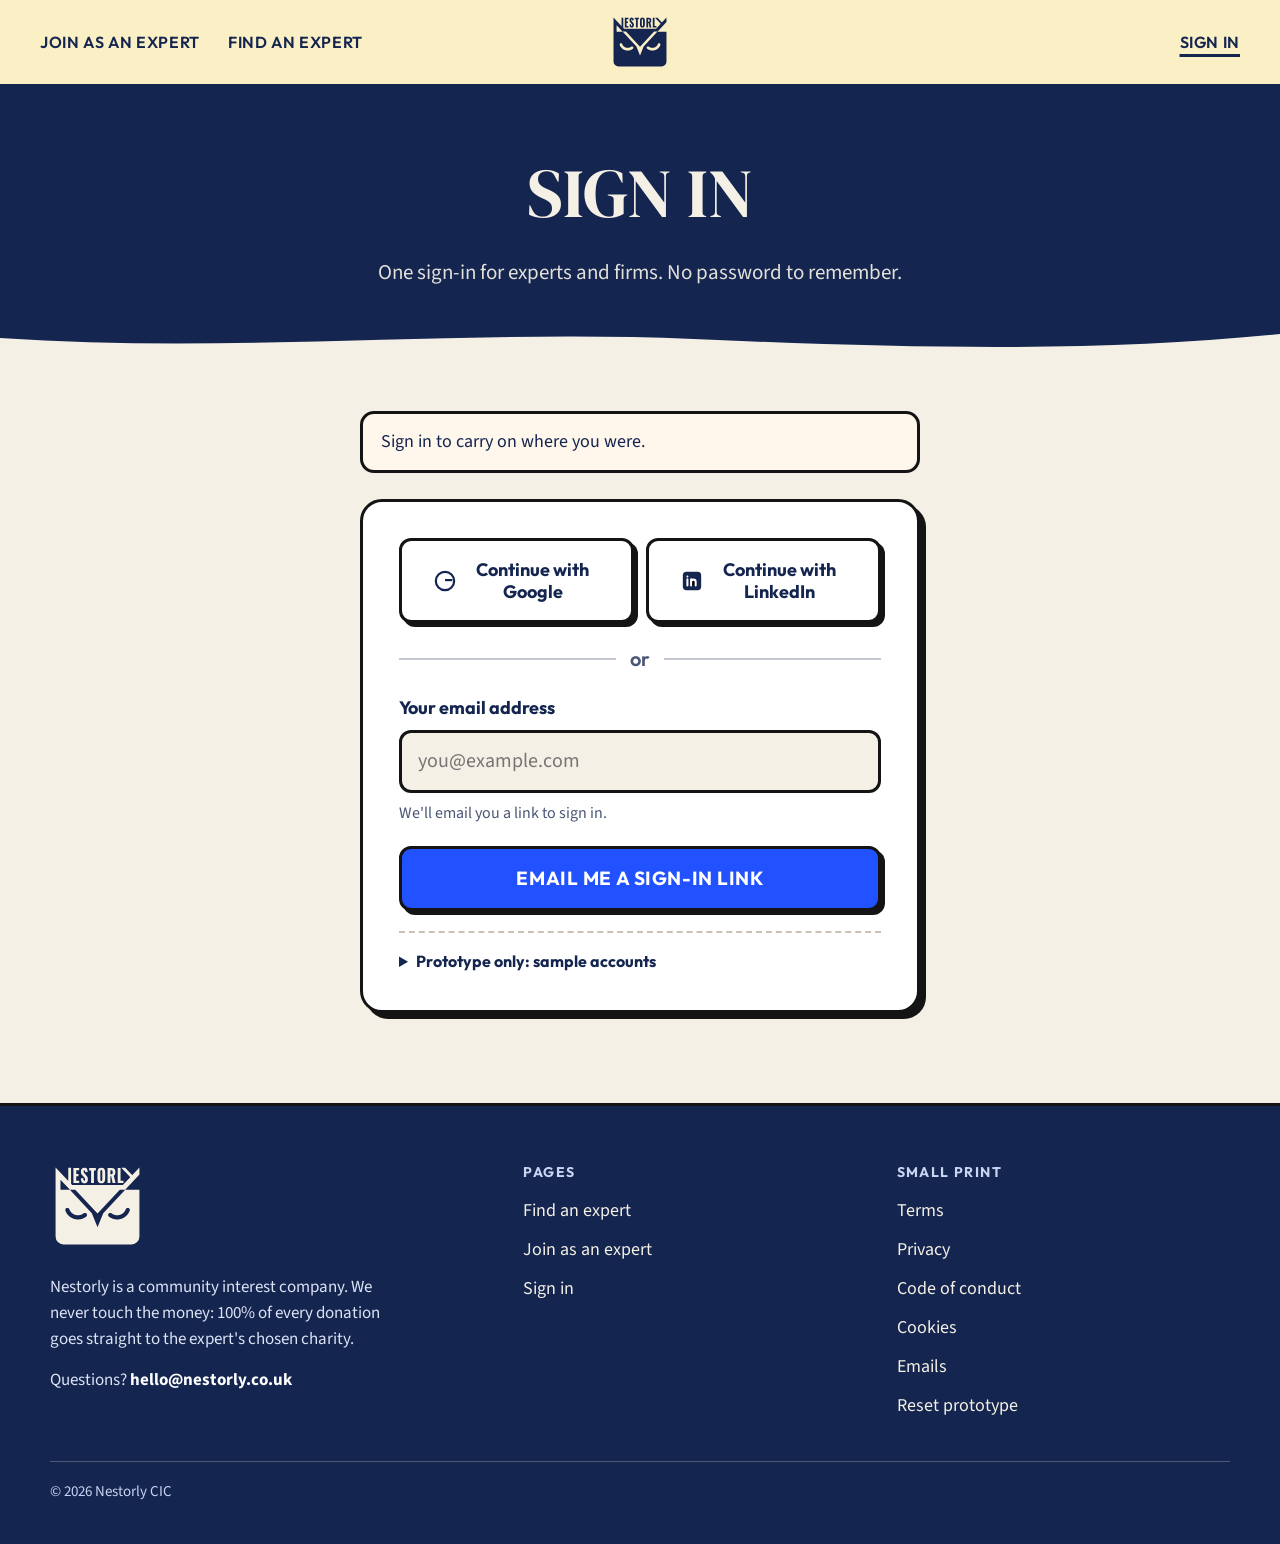
==== commit d46d268e: "Rebrand to Nestorly: name, NE- references, envelope-owl logo Co-Authored-By: Claude Opus 5.5 <norepl" ====
--- a/call.html
+++ b/call.html
@@ -1,23 +1,23 @@
 <!doctype html>
 <html lang="en"><head><meta charset="utf-8"><meta name="viewport" content="width=device-width, initial-scale=1, viewport-fit=cover">
-<meta property="og:title" content="Dapperowl: Specialise for charity">
+<meta property="og:title" content="Nestorly: Specialise for charity">
 <meta property="og:description" content="Experts share their knowledge; firms donate 100% to the expert’s chosen charity.">
-<meta property="og:url" content="https://luke-w-l-m.github.io/dapperowl-prototype/call.html">
+<meta property="og:url" content="https://luke-w-l-m.github.io/nestorly-prototype/call.html">
 <meta property="og:type" content="website">
-<meta property="og:image" content="https://luke-w-l-m.github.io/dapperowl-prototype/og-image.png?v=2">
+<meta property="og:image" content="https://luke-w-l-m.github.io/nestorly-prototype/og-image.png?v=2">
 <meta property="og:image:width" content="1200">
 <meta property="og:image:height" content="627">
 <meta property="og:image:alt" content="Specialise for charity: three people talking over coffee at a round table">
 <meta name="twitter:card" content="summary_large_image">
-<meta name="twitter:title" content="Dapperowl: Specialise for charity">
+<meta name="twitter:title" content="Nestorly: Specialise for charity">
 <meta name="twitter:description" content="Experts share their knowledge; firms donate 100% to the expert’s chosen charity.">
-<meta name="twitter:image" content="https://luke-w-l-m.github.io/dapperowl-prototype/og-image.png?v=2">
+<meta name="twitter:image" content="https://luke-w-l-m.github.io/nestorly-prototype/og-image.png?v=2">
 <meta name="twitter:image:alt" content="Specialise for charity: three people talking over coffee at a round table">
-<title>Video call · Dapperowl</title>
+<title>Video call · Nestorly</title>
 <link rel="stylesheet" href="https://fonts.googleapis.com/css2?family=DM+Serif+Display&family=Outfit:wght@600;700&family=Source+Sans+3:wght@400;600;700&display=swap">
 <link rel="stylesheet" href="styles.css">
 <style>
-/* Dapperowl video call (2 Nov, prototype): both names, the topic, a running timer, mic and camera toggles, Leave. Records when each side joins and leaves. */
+/* Nestorly video call (2 Nov, prototype): both names, the topic, a running timer, mic and camera toggles, Leave. Records when each side joins and leaves. */
 .call{background:var(--navy);color:var(--paper);min-height:calc(100svh - 86px);display:flex;flex-direction:column;padding-block:28px 32px;box-sizing:border-box}
 .hero.call + .pwave{display:none}
 .call .inner{width:100%;max-width:1180px;margin-inline:auto;flex:1;display:flex;flex-direction:column;gap:20px}
@@ -86,7 +86,7 @@
     (!here&&!isMe?'<button type="button" class="letjoin" id="letjoin">Prototype: let them join</button>':'')+
     '<div class="tag"><b>'+esc(names[who])+(isMe?' (you)':'')+'</b><span>'+(here?(joined?'Joined '+esc(new Date(joined).toLocaleTimeString('en-GB',{hour:'2-digit',minute:'2-digit'})):'Joined'):'Waiting to join…')+'</span></div></div>'; }
 function draw(){
-  $('room').innerHTML='<div class="callhead"><div><span class="eyebrow">Dapperowl call · '+esc(DS.when(r0.meeting.at))+'</span><h1 class="lbl">'+esc(r0.topic)+'</h1></div><span class="timer" role="timer" aria-label="Time in call"><i aria-hidden="true"></i><span id="t">00:00</span></span></div>'+
+  $('room').innerHTML='<div class="callhead"><div><span class="eyebrow">Nestorly call · '+esc(DS.when(r0.meeting.at))+'</span><h1 class="lbl">'+esc(r0.topic)+'</h1></div><span class="timer" role="timer" aria-label="Time in call"><i aria-hidden="true"></i><span id="t">00:00</span></span></div>'+
     '<div class="tiles">'+tile(side)+tile(other)+'</div>'+
     '<div class="controls"><span class="ctl-lab"><button type="button" class="ctl" id="mic" aria-pressed="'+mic+'" aria-label="Microphone">'+MIC+'</button>'+(mic?'Mic on':'Mic off')+'</span>'+
     '<span class="ctl-lab"><button type="button" class="ctl" id="cam" aria-pressed="'+cam+'" aria-label="Camera">'+CAM+'</button>'+(cam?'Camera on':'Camera off')+'</span>'+
--- a/styles.css
+++ b/styles.css
@@ -1,4 +1,4 @@
-/* Dapperowl prototype: shared tokens and components. Bold black-figure style: thick black outlines, hard shadows, cream paper, navy text, cobalt accent, green for donations. */
+/* Nestorly prototype: shared tokens and components. Bold black-figure style: thick black outlines, hard shadows, cream paper, navy text, cobalt accent, green for donations. */
 :root{
   --paper:#F5F0E6; --ink:#141414; --navy:#14254F; --cobalt:#2251FF; --green:#1F9D55; --white:#ffffff; --muted:#4A5675; --soft:#E9E2D3; --burgundy:#7A1F2B; --amber:#E0A21B; --sun:#F6C344;
   --head:'DM Serif Display', Georgia, serif; --body:'Source Sans 3', Arial, sans-serif; --ui:'Outfit', Arial, sans-serif;
@@ -26,7 +26,7 @@
 /* footer */
 .foot{background:var(--navy);color:var(--paper);padding-block:56px 40px;border-top:3px solid var(--ink)}
 .foot .inner{display:grid;grid-template-columns:minmax(0,1.3fr) repeat(2,minmax(0,1fr));gap:40px}
-.foot .mark{width:140px;height:auto}
+.foot .mark{height:88px;width:auto}
 .foot p{margin:14px 0 0;font-size:17px;max-width:42ch;color:#DCE3F5}
 .foot h4{margin:0 0 12px;font-family:var(--ui);font-size:14px;letter-spacing:.1em;text-transform:uppercase;color:#C9D3F2}
 .foot ul{list-style:none;margin:0;padding:0;display:flex;flex-direction:column;gap:8px}
@@ -260,7 +260,7 @@
 .owl-div{position:relative;height:0;z-index:4;pointer-events:none}
 .owl-div > span{position:absolute;left:50%;top:0;width:40%;transform:translate(-50%,-50%);display:flex;align-items:center;gap:14px}
 .owl-div > span::before,.owl-div > span::after{content:"";flex:1;height:2px;background:var(--navy)}
-.owl-div svg{display:block;flex:none;height:28px;width:auto}
+.owl-div img{display:block;flex:none;height:40px;width:auto}
 
 /* Click-to-enlarge pop-up (30 Oct), same look as the homepage certificate; site.js wires up [data-enlarge] */
 [data-enlarge]{cursor:zoom-in}
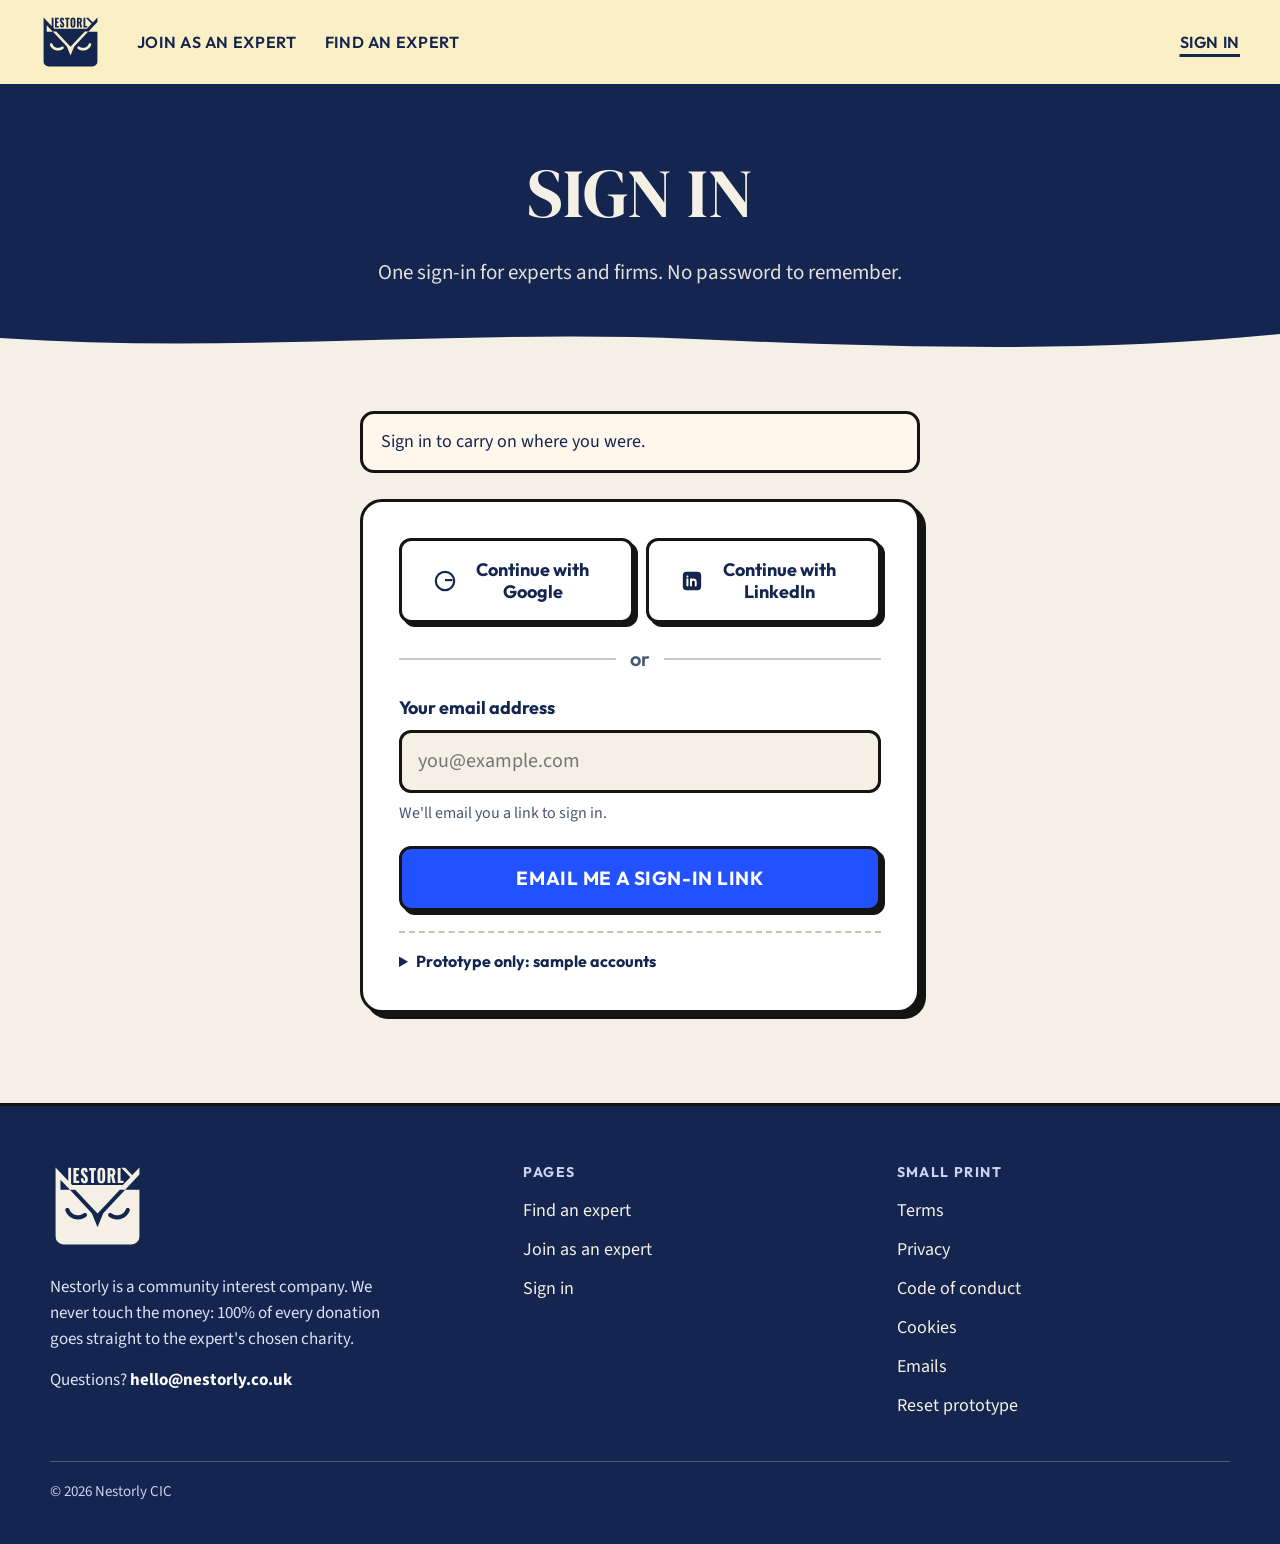
==== commit d0ee11d0: "Nestorly cover image, README screenshots and wording Co-Authored-By: Claude Opus 5.5 <noreply@anthro" ====
--- a/call.html
+++ b/call.html
@@ -4,14 +4,14 @@
 <meta property="og:description" content="Experts share their knowledge; firms donate 100% to the expert’s chosen charity.">
 <meta property="og:url" content="https://luke-w-l-m.github.io/nestorly-prototype/call.html">
 <meta property="og:type" content="website">
-<meta property="og:image" content="https://luke-w-l-m.github.io/nestorly-prototype/og-image.png?v=2">
+<meta property="og:image" content="https://luke-w-l-m.github.io/nestorly-prototype/og-image.png?v=3">
 <meta property="og:image:width" content="1200">
 <meta property="og:image:height" content="627">
 <meta property="og:image:alt" content="Specialise for charity: three people talking over coffee at a round table">
 <meta name="twitter:card" content="summary_large_image">
 <meta name="twitter:title" content="Nestorly: Specialise for charity">
 <meta name="twitter:description" content="Experts share their knowledge; firms donate 100% to the expert’s chosen charity.">
-<meta name="twitter:image" content="https://luke-w-l-m.github.io/nestorly-prototype/og-image.png?v=2">
+<meta name="twitter:image" content="https://luke-w-l-m.github.io/nestorly-prototype/og-image.png?v=3">
 <meta name="twitter:image:alt" content="Specialise for charity: three people talking over coffee at a round table">
 <title>Video call · Nestorly</title>
 <link rel="stylesheet" href="https://fonts.googleapis.com/css2?family=DM+Serif+Display&family=Outfit:wght@600;700&family=Source+Sans+3:wght@400;600;700&display=swap">
--- a/styles.css
+++ b/styles.css
@@ -15,7 +15,7 @@
 a:focus-visible,button:focus-visible,input:focus-visible,textarea:focus-visible,select:focus-visible,label.chip:focus-within,summary:focus-visible{outline:3px solid var(--cobalt);outline-offset:3px}
 
 /* top bar */
-.top{position:sticky;top:env(safe-area-inset-top,0px);z-index:5;background:#FBEFC6;display:grid;grid-template-columns:1fr auto 1fr;align-items:center;gap:20px;padding-block:14px}
+.top{position:sticky;top:env(safe-area-inset-top,0px);z-index:5;background:#FBEFC6;display:grid;grid-template-columns:auto 1fr auto;align-items:center;gap:20px 36px;padding-block:14px}
 .top nav{display:flex;gap:28px;flex-wrap:wrap}
 .top nav.r{justify-content:flex-end}
 .top nav a{color:#14254F;text-decoration:none;font-family:var(--ui);font-weight:600;font-size:16px;letter-spacing:.04em;text-transform:uppercase}
